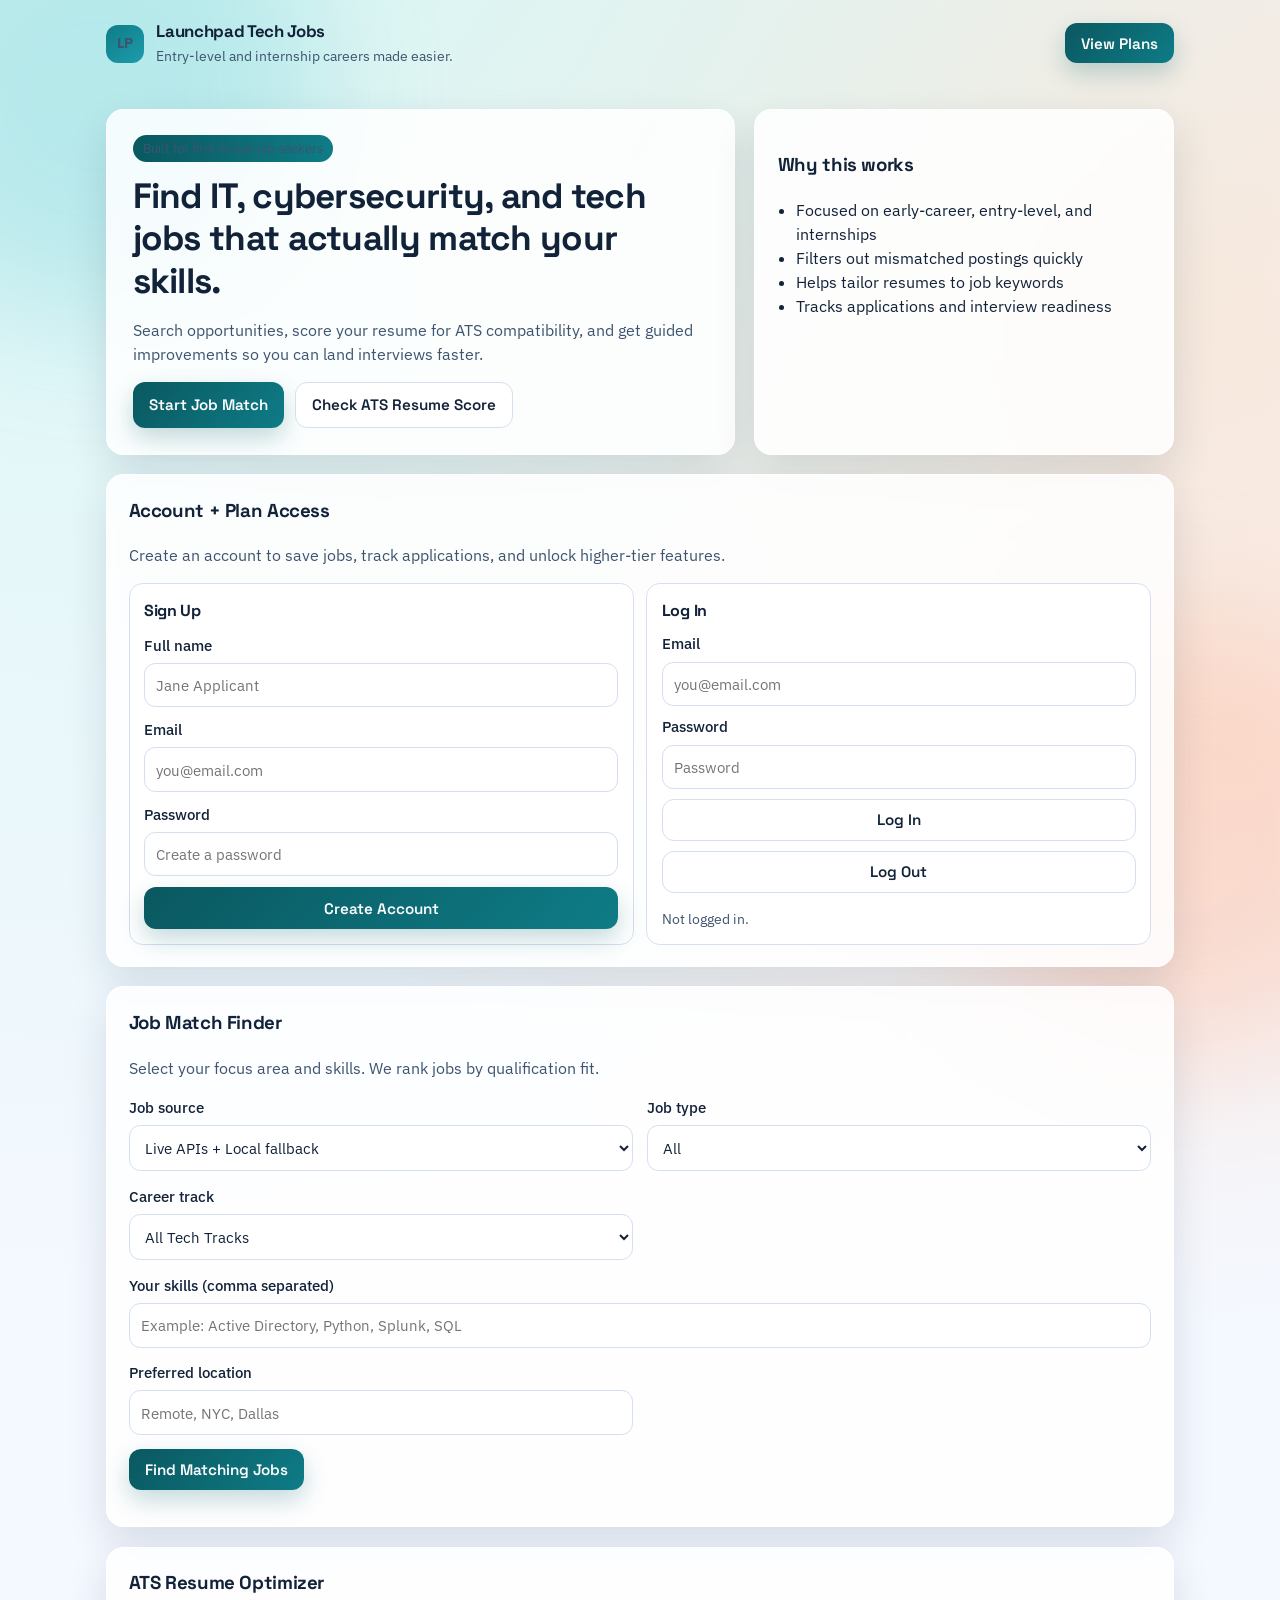
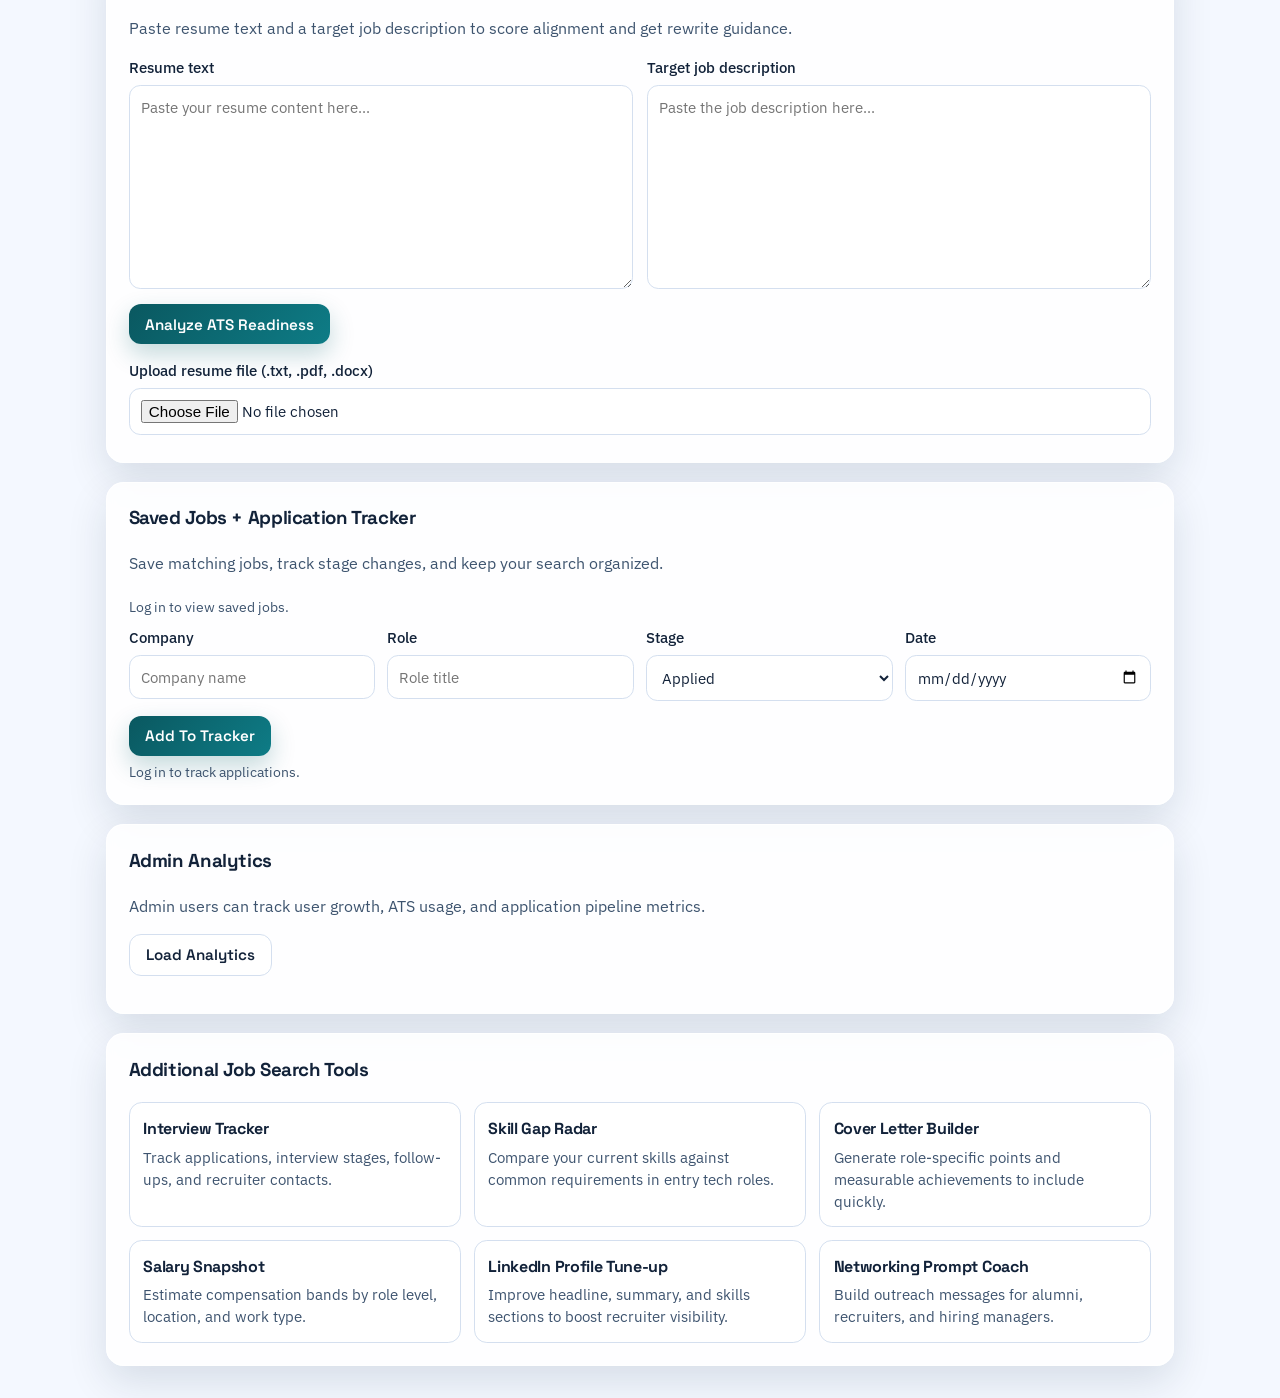
==== index.html @ 925ad407 "Initial production launchpad app" ====
<!doctype html>
<html lang="en">
  <head>
    <meta charset="UTF-8" />
    <meta name="viewport" content="width=device-width, initial-scale=1.0" />
    <title>Launchpad Tech Jobs</title>
    <link rel="preconnect" href="https://fonts.googleapis.com" />
    <link rel="preconnect" href="https://fonts.gstatic.com" crossorigin />
    <link
      href="https://fonts.googleapis.com/css2?family=Space+Grotesk:wght@400;500;700&family=IBM+Plex+Sans:wght@400;500;600&display=swap"
      rel="stylesheet"
    />
    <link rel="stylesheet" href="./styles.css" />
  </head>
  <body>
    <div class="bg-orb orb-a"></div>
    <div class="bg-orb orb-b"></div>

    <header class="site-header">
      <div class="logo-wrap">
        <p class="logo-mark">LP</p>
        <div>
          <h1>Launchpad Tech Jobs</h1>
          <p>Entry-level and internship careers made easier.</p>
        </div>
      </div>
      <button id="openPaywallBtn" class="btn primary">View Plans</button>
    </header>

    <main>
      <section class="hero">
        <div class="hero-copy">
          <p class="eyebrow">Built for first-break job seekers</p>
          <h2>
            Find IT, cybersecurity, and tech jobs that actually match your
            skills.
          </h2>
          <p>
            Search opportunities, score your resume for ATS compatibility, and
            get guided improvements so you can land interviews faster.
          </p>
          <div class="hero-cta-row">
            <a href="#jobTool" class="btn primary">Start Job Match</a>
            <a href="#resumeTool" class="btn ghost">Check ATS Resume Score</a>
          </div>
        </div>
        <div class="hero-card">
          <h3>Why this works</h3>
          <ul>
            <li>Focused on early-career, entry-level, and internships</li>
            <li>Filters out mismatched postings quickly</li>
            <li>Helps tailor resumes to job keywords</li>
            <li>Tracks applications and interview readiness</li>
          </ul>
        </div>
      </section>

      <section class="panel">
        <h3>Account + Plan Access</h3>
        <p>
          Create an account to save jobs, track applications, and unlock
          higher-tier features.
        </p>
        <div class="account-grid">
          <article class="account-card">
            <h4>Sign Up</h4>
            <label>
              Full name
              <input id="signupName" type="text" placeholder="Jane Applicant" />
            </label>
            <label>
              Email
              <input id="signupEmail" type="email" placeholder="you@email.com" />
            </label>
            <label>
              Password
              <input
                id="signupPassword"
                type="password"
                placeholder="Create a password"
              />
            </label>
            <button id="signupBtn" class="btn primary">Create Account</button>
          </article>
          <article class="account-card">
            <h4>Log In</h4>
            <label>
              Email
              <input id="loginEmail" type="email" placeholder="you@email.com" />
            </label>
            <label>
              Password
              <input id="loginPassword" type="password" placeholder="Password" />
            </label>
            <button id="loginBtn" class="btn ghost">Log In</button>
            <button id="logoutBtn" class="btn ghost">Log Out</button>
            <p id="authStatus" class="result-meta"></p>
          </article>
        </div>
      </section>

      <section id="jobTool" class="panel">
        <h3>Job Match Finder</h3>
        <p>
          Select your focus area and skills. We rank jobs by qualification fit.
        </p>
        <div class="form-grid">
          <label>
            Job source
            <select id="jobSource">
              <option value="live">Live APIs + Local fallback</option>
              <option value="local">Local dataset only</option>
            </select>
          </label>
          <label>
            Job type
            <select id="jobType">
              <option value="all">All</option>
              <option value="entry-level">Entry-Level</option>
              <option value="internship">Internship</option>
            </select>
          </label>
          <label>
            Career track
            <select id="careerTrack">
              <option value="all">All Tech Tracks</option>
              <option value="it">IT / Help Desk</option>
              <option value="cybersecurity">Cybersecurity</option>
              <option value="software">Software / QA</option>
              <option value="data">Data / Analytics</option>
              <option value="cloud">Cloud / DevOps</option>
            </select>
          </label>
          <label class="wide">
            Your skills (comma separated)
            <input
              id="skillsInput"
              type="text"
              placeholder="Example: Active Directory, Python, Splunk, SQL"
            />
          </label>
          <label>
            Preferred location
            <input
              id="locationInput"
              type="text"
              placeholder="Remote, NYC, Dallas"
            />
          </label>
        </div>
        <div class="actions">
          <button id="findJobsBtn" class="btn primary">Find Matching Jobs</button>
        </div>
        <div id="jobResults" class="results"></div>
      </section>

      <section id="resumeTool" class="panel">
        <h3>ATS Resume Optimizer</h3>
        <p>
          Paste resume text and a target job description to score alignment and
          get rewrite guidance.
        </p>
        <div class="resume-grid">
          <label>
            Resume text
            <textarea
              id="resumeText"
              rows="9"
              placeholder="Paste your resume content here..."
            ></textarea>
          </label>
          <label>
            Target job description
            <textarea
              id="jobDescText"
              rows="9"
              placeholder="Paste the job description here..."
            ></textarea>
          </label>
        </div>
        <div class="actions">
          <button id="analyzeResumeBtn" class="btn primary">
            Analyze ATS Readiness
          </button>
        </div>
        <div class="actions">
          <label>
            Upload resume file (.txt, .pdf, .docx)
            <input id="resumeUploadInput" type="file" accept=".txt,.pdf,.doc,.docx" />
          </label>
          <p id="uploadStatus" class="result-meta"></p>
        </div>
        <div id="atsScoreCard" class="score-card hidden"></div>
      </section>

      <section class="panel">
        <h3>Saved Jobs + Application Tracker</h3>
        <p>
          Save matching jobs, track stage changes, and keep your search organized.
        </p>
        <div id="savedJobs" class="results"></div>
        <div class="tracker-grid">
          <label>
            Company
            <input id="trackCompany" type="text" placeholder="Company name" />
          </label>
          <label>
            Role
            <input id="trackRole" type="text" placeholder="Role title" />
          </label>
          <label>
            Stage
            <select id="trackStage">
              <option>Applied</option>
              <option>Recruiter Screen</option>
              <option>Interview Round 1</option>
              <option>Final Interview</option>
              <option>Offer</option>
              <option>Rejected</option>
            </select>
          </label>
          <label>
            Date
            <input id="trackDate" type="date" />
          </label>
        </div>
        <div class="actions">
          <button id="addTrackerBtn" class="btn primary">Add To Tracker</button>
        </div>
        <div id="trackerTableWrap"></div>
      </section>

      <section class="panel">
        <h3>Admin Analytics</h3>
        <p>
          Admin users can track user growth, ATS usage, and application pipeline
          metrics.
        </p>
        <div class="actions">
          <button id="loadAnalyticsBtn" class="btn ghost">Load Analytics</button>
        </div>
        <div id="analyticsWrap" class="results"></div>
      </section>

      <section class="panel">
        <h3>Additional Job Search Tools</h3>
        <div class="tool-grid">
          <article>
            <h4>Interview Tracker</h4>
            <p>
              Track applications, interview stages, follow-ups, and recruiter
              contacts.
            </p>
          </article>
          <article>
            <h4>Skill Gap Radar</h4>
            <p>
              Compare your current skills against common requirements in entry
              tech roles.
            </p>
          </article>
          <article>
            <h4>Cover Letter Builder</h4>
            <p>
              Generate role-specific points and measurable achievements to
              include quickly.
            </p>
          </article>
          <article>
            <h4>Salary Snapshot</h4>
            <p>
              Estimate compensation bands by role level, location, and work
              type.
            </p>
          </article>
          <article>
            <h4>LinkedIn Profile Tune-up</h4>
            <p>
              Improve headline, summary, and skills sections to boost recruiter
              visibility.
            </p>
          </article>
          <article>
            <h4>Networking Prompt Coach</h4>
            <p>
              Build outreach messages for alumni, recruiters, and hiring
              managers.
            </p>
          </article>
        </div>
      </section>
    </main>

    <div id="paywallModal" class="modal hidden" aria-hidden="true">
      <div class="modal-backdrop" id="closePaywallBackdrop"></div>
      <div class="modal-content" role="dialog" aria-label="Pricing plans">
        <button id="closePaywallBtn" class="close-btn" aria-label="Close">
          x
        </button>
        <h3>Choose Your Job Search Plan</h3>
        <p class="modal-subcopy">
          Low-cost access starts at <strong>$7.99/month</strong>, with higher
          tiers for deeper support and faster interview outcomes.
        </p>
        <div class="pricing-grid">
          <article class="tier">
            <h4>Starter</h4>
            <p class="price">$7.99<span>/month</span></p>
            <ul>
              <li>Basic job-match finder (up to 30 matches/month)</li>
              <li>ATS resume checker with keyword hints</li>
              <li>Application tracker (20 applications)</li>
              <li>Email support in 72 hours</li>
            </ul>
            <button class="btn ghost tier-btn" data-tier="starter">
              Choose Starter
            </button>
          </article>
          <article class="tier featured">
            <p class="badge">Most Popular</p>
            <h4>Momentum</h4>
            <p class="price">$19.99<span>/month</span></p>
            <ul>
              <li>Unlimited job matching + smart fit scoring</li>
              <li>ATS resume rewrite suggestions by role</li>
              <li>Cover letter builder + interview prep checklist</li>
              <li>Priority support in 24 hours</li>
            </ul>
            <button class="btn primary tier-btn" data-tier="momentum">
              Choose Momentum
            </button>
          </article>
          <article class="tier">
            <h4>Career Accelerator</h4>
            <p class="price">$39.99<span>/month</span></p>
            <ul>
              <li>Everything in Momentum</li>
              <li>Weekly resume strategy review</li>
              <li>Mock interview prompts + feedback reports</li>
              <li>Direct recruiter targeting toolkit</li>
            </ul>
            <button class="btn ghost tier-btn" data-tier="accelerator">
              Choose Accelerator
            </button>
          </article>
        </div>
      </div>
    </div>

    <script src="./script.js"></script>
  </body>
</html>
---- styles.css ----
:root {
  --ink: #122239;
  --ink-soft: #3e546f;
  --bg: #f4f8ff;
  --card: #ffffff;
  --line: #d4dfef;
  --brand: #0e7c86;
  --brand-dark: #0a5860;
  --accent: #e95f3c;
  --highlight: #ffd176;
  --shadow: 0 16px 40px rgba(12, 33, 61, 0.12);
}

*,
*::before,
*::after {
  box-sizing: border-box;
}

html,
body {
  margin: 0;
  padding: 0;
}

body {
  font-family: "IBM Plex Sans", sans-serif;
  color: var(--ink);
  background: radial-gradient(circle at 8% -10%, #d4f6f2 0%, transparent 45%),
    radial-gradient(circle at 90% 10%, #ffe4d6 0%, transparent 35%), var(--bg);
  line-height: 1.5;
  min-height: 100vh;
  overflow-x: hidden;
}

h1,
h2,
h3,
h4 {
  font-family: "Space Grotesk", sans-serif;
  letter-spacing: -0.02em;
}

.bg-orb {
  position: fixed;
  width: 28rem;
  height: 28rem;
  border-radius: 999px;
  filter: blur(65px);
  opacity: 0.25;
  pointer-events: none;
  z-index: -1;
}

.orb-a {
  background: #4ac2cf;
  top: -8rem;
  left: -8rem;
}

.orb-b {
  background: #ff9b70;
  bottom: -10rem;
  right: -8rem;
}

.site-header {
  max-width: 1100px;
  margin: 0 auto;
  padding: 1.2rem 1rem;
  display: flex;
  justify-content: space-between;
  align-items: center;
}

.logo-wrap {
  display: flex;
  align-items: center;
  gap: 0.8rem;
}

.logo-wrap h1 {
  font-size: 1.05rem;
  margin: 0;
}

.logo-wrap p {
  margin: 0.1rem 0 0;
  color: var(--ink-soft);
  font-size: 0.88rem;
}

.logo-mark {
  width: 2.35rem;
  height: 2.35rem;
  border-radius: 0.75rem;
  background: linear-gradient(140deg, var(--brand), #1e9cad);
  color: #fff;
  font-weight: 700;
  display: grid;
  place-items: center;
}

main {
  max-width: 1100px;
  margin: 0 auto;
  padding: 0.8rem 1rem 2rem;
}

.hero {
  display: grid;
  grid-template-columns: 1.2fr 0.8fr;
  gap: 1.2rem;
  margin-top: 0.6rem;
}

.hero-copy,
.hero-card,
.panel {
  background: rgba(255, 255, 255, 0.86);
  border: 1px solid rgba(255, 255, 255, 0.9);
  backdrop-filter: blur(6px);
  border-radius: 1.1rem;
  box-shadow: var(--shadow);
}

.hero-copy {
  padding: 1.6rem;
  animation: rise-in 420ms ease;
}

.hero-card {
  padding: 1.4rem;
  animation: rise-in 560ms ease;
}

.eyebrow {
  margin: 0;
  display: inline-block;
  padding: 0.25rem 0.65rem;
  border-radius: 999px;
  font-size: 0.8rem;
  color: #fff;
  background: linear-gradient(90deg, var(--brand-dark), var(--brand));
}

.hero h2 {
  margin: 0.8rem 0;
  font-size: clamp(1.6rem, 3vw, 2.2rem);
  line-height: 1.2;
}

.hero p {
  color: var(--ink-soft);
}

.hero-card ul {
  margin: 0.7rem 0 0;
  padding-left: 1.15rem;
}

.hero-cta-row {
  margin-top: 1rem;
  display: flex;
  gap: 0.7rem;
  flex-wrap: wrap;
}

.panel {
  margin-top: 1.2rem;
  padding: 1.35rem;
  animation: rise-in 700ms ease;
}

.panel > h3 {
  margin-top: 0;
}

.panel > p {
  color: var(--ink-soft);
}

.form-grid {
  display: grid;
  grid-template-columns: repeat(2, minmax(0, 1fr));
  gap: 0.85rem;
}

.form-grid .wide {
  grid-column: 1 / -1;
}

label {
  display: flex;
  flex-direction: column;
  gap: 0.4rem;
  font-weight: 500;
  font-size: 0.95rem;
}

input,
select,
textarea {
  border: 1px solid var(--line);
  border-radius: 0.7rem;
  padding: 0.7rem;
  background: #fff;
  color: var(--ink);
  font-family: inherit;
  font-size: 0.95rem;
}

input:focus,
select:focus,
textarea:focus {
  outline: 2px solid #6ec2ca;
  border-color: transparent;
}

.actions {
  margin-top: 0.9rem;
}

.btn {
  border: none;
  border-radius: 0.75rem;
  padding: 0.67rem 1rem;
  font-weight: 600;
  font-family: "Space Grotesk", sans-serif;
  font-size: 0.95rem;
  cursor: pointer;
  transition: transform 160ms ease, box-shadow 160ms ease;
  text-decoration: none;
  display: inline-flex;
  align-items: center;
  justify-content: center;
}

.btn:hover {
  transform: translateY(-1px);
}

.btn.primary {
  color: #fff;
  background: linear-gradient(130deg, var(--brand-dark), var(--brand));
  box-shadow: 0 10px 24px rgba(8, 96, 104, 0.24);
}

.btn.ghost {
  color: var(--ink);
  background: #fff;
  border: 1px solid var(--line);
}

.results {
  margin-top: 0.95rem;
  display: grid;
  gap: 0.75rem;
}

.result-item {
  border: 1px solid var(--line);
  border-radius: 0.8rem;
  padding: 0.9rem;
  background: #fff;
}

.result-item h4 {
  margin: 0;
}

.result-meta {
  margin: 0.3rem 0 0;
  color: var(--ink-soft);
  font-size: 0.9rem;
}

.result-actions {
  margin-top: 0.6rem;
  display: flex;
  gap: 0.5rem;
}

.fit {
  margin-top: 0.45rem;
  display: inline-block;
  padding: 0.15rem 0.5rem;
  background: #e5faf5;
  color: #0d755a;
  font-size: 0.82rem;
  border-radius: 999px;
  font-weight: 600;
}

.resume-grid {
  display: grid;
  grid-template-columns: repeat(2, minmax(0, 1fr));
  gap: 0.85rem;
}

.account-grid {
  display: grid;
  grid-template-columns: repeat(2, minmax(0, 1fr));
  gap: 0.8rem;
}

.account-card {
  border: 1px solid var(--line);
  border-radius: 0.85rem;
  padding: 0.9rem;
  background: #fff;
  display: grid;
  gap: 0.6rem;
}

.account-card h4 {
  margin: 0;
}

.score-card {
  margin-top: 0.9rem;
  padding: 1rem;
  border-radius: 0.9rem;
  background: #fff;
  border: 1px solid var(--line);
}

.score-headline {
  margin: 0;
  font-size: 1.2rem;
}

.score-chip {
  display: inline-block;
  margin: 0.4rem 0 0.8rem;
  padding: 0.2rem 0.55rem;
  border-radius: 999px;
  background: #fdf0ce;
  color: #8d5b00;
  font-weight: 700;
  font-size: 0.83rem;
}

.score-card ul {
  margin: 0.4rem 0 0;
  padding-left: 1.2rem;
}

.tool-grid {
  display: grid;
  grid-template-columns: repeat(3, minmax(0, 1fr));
  gap: 0.8rem;
}

.tool-grid article {
  border: 1px solid var(--line);
  border-radius: 0.8rem;
  padding: 0.85rem;
  background: #fff;
}

.kpi-grid {
  display: grid;
  grid-template-columns: repeat(4, minmax(0, 1fr));
  gap: 0.7rem;
}

.kpi {
  border: 1px solid var(--line);
  border-radius: 0.75rem;
  padding: 0.7rem;
  background: #fff;
}

.kpi p {
  margin: 0;
}

.kpi strong {
  font-size: 1.25rem;
  font-family: "Space Grotesk", sans-serif;
}

.tracker-grid {
  margin-top: 0.5rem;
  display: grid;
  grid-template-columns: repeat(4, minmax(0, 1fr));
  gap: 0.75rem;
}

table {
  margin-top: 0.9rem;
  width: 100%;
  border-collapse: collapse;
  border: 1px solid var(--line);
  border-radius: 0.8rem;
  overflow: hidden;
  background: #fff;
}

th,
td {
  border-bottom: 1px solid var(--line);
  padding: 0.55rem;
  text-align: left;
  font-size: 0.92rem;
}

th {
  font-family: "Space Grotesk", sans-serif;
  background: #f3f7fd;
}

.tool-grid h4 {
  margin: 0 0 0.35rem;
}

.tool-grid p {
  margin: 0;
  color: var(--ink-soft);
  font-size: 0.92rem;
}

.hidden {
  display: none !important;
}

.modal {
  position: fixed;
  inset: 0;
  z-index: 20;
}

.modal-backdrop {
  position: absolute;
  inset: 0;
  background: rgba(9, 19, 33, 0.62);
}

.modal-content {
  position: relative;
  z-index: 1;
  max-width: 1050px;
  margin: 3vh auto;
  width: calc(100% - 2rem);
  background: #fff;
  border-radius: 1rem;
  border: 1px solid var(--line);
  padding: 1rem;
  box-shadow: var(--shadow);
}

.modal-subcopy {
  color: var(--ink-soft);
}

.pricing-grid {
  display: grid;
  grid-template-columns: repeat(3, minmax(0, 1fr));
  gap: 0.8rem;
}

.tier {
  border: 1px solid var(--line);
  border-radius: 0.85rem;
  padding: 0.85rem;
  background: #fff;
}

.tier h4 {
  margin: 0;
}

.tier .price {
  margin: 0.3rem 0 0.4rem;
  font-family: "Space Grotesk", sans-serif;
  font-size: 1.65rem;
  font-weight: 700;
}

.tier .price span {
  color: var(--ink-soft);
  font-size: 0.82rem;
}

.tier ul {
  margin: 0 0 0.85rem;
  padding-left: 1.2rem;
}

.tier.featured {
  border: 2px solid var(--accent);
  background: linear-gradient(180deg, #fff7f3, #fff);
}

.badge {
  margin: 0 0 0.3rem;
  display: inline-block;
  padding: 0.2rem 0.45rem;
  border-radius: 999px;
  color: #8a310f;
  background: #ffd8c9;
  font-size: 0.78rem;
  font-weight: 700;
}

.close-btn {
  position: absolute;
  top: 0.5rem;
  right: 0.5rem;
  border: 0;
  background: #f2f6fb;
  border-radius: 0.5rem;
  padding: 0.35rem 0.5rem;
  cursor: pointer;
}

@keyframes rise-in {
  from {
    opacity: 0;
    transform: translateY(10px);
  }
  to {
    opacity: 1;
    transform: translateY(0);
  }
}

@media (max-width: 900px) {
  .hero {
    grid-template-columns: 1fr;
  }

  .tool-grid,
  .pricing-grid,
  .account-grid {
    grid-template-columns: 1fr;
  }

  .kpi-grid {
    grid-template-columns: repeat(2, minmax(0, 1fr));
  }

  .tracker-grid {
    grid-template-columns: repeat(2, minmax(0, 1fr));
  }
}

@media (max-width: 700px) {
  .form-grid,
  .resume-grid {
    grid-template-columns: 1fr;
  }

  .tracker-grid {
    grid-template-columns: 1fr;
  }

  .kpi-grid {
    grid-template-columns: 1fr;
  }
}
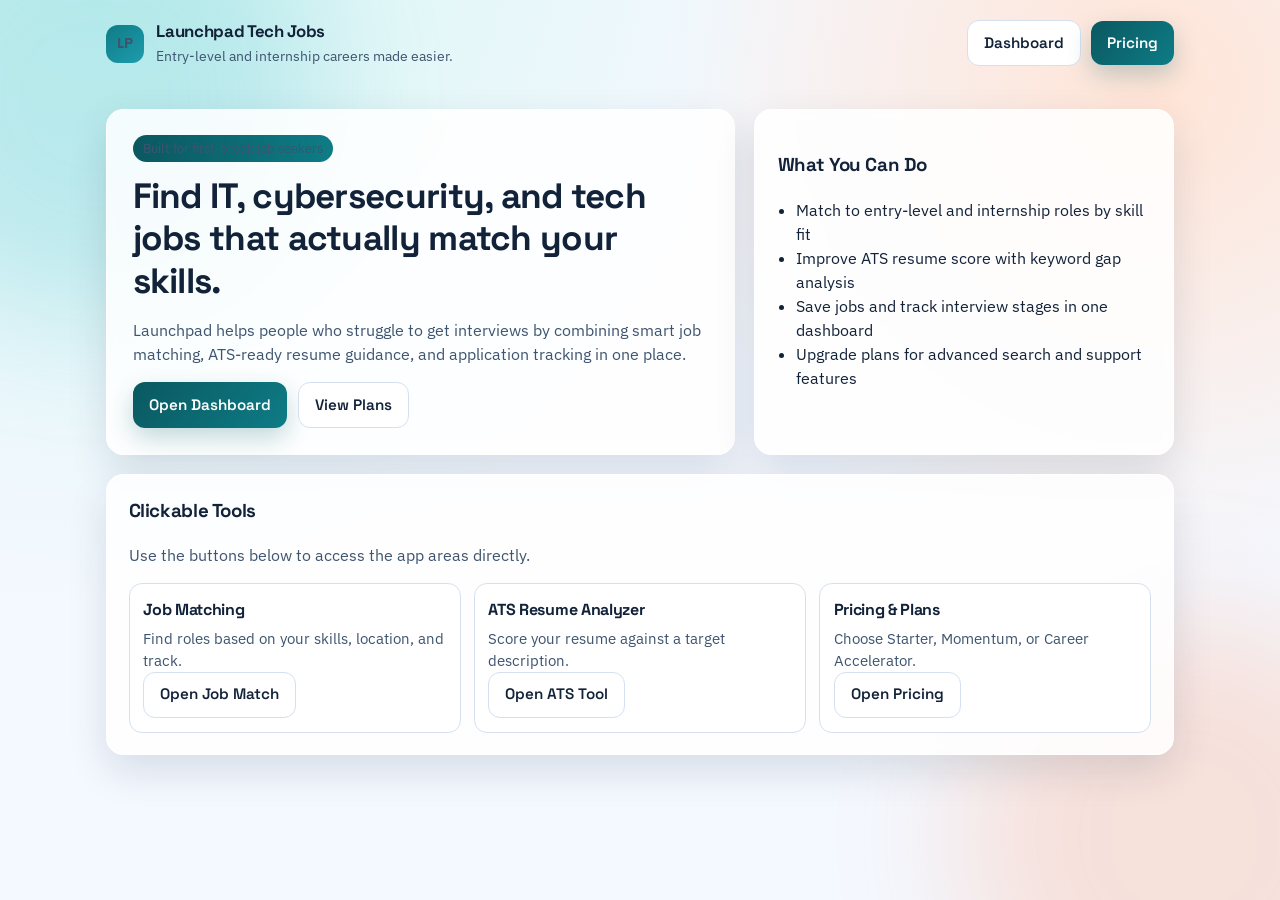
==== commit fc0e681d: "Update multi-page app and click fixes" ====
--- a/index.html
+++ b/index.html
@@ -24,329 +24,58 @@
           <p>Entry-level and internship careers made easier.</p>
         </div>
       </div>
-      <button id="openPaywallBtn" class="btn primary">View Plans</button>
+      <nav class="top-nav">
+        <a class="btn ghost" href="./dashboard.html">Dashboard</a>
+        <a class="btn primary" href="./pricing.html">Pricing</a>
+      </nav>
     </header>
 
     <main>
       <section class="hero">
         <div class="hero-copy">
           <p class="eyebrow">Built for first-break job seekers</p>
-          <h2>
-            Find IT, cybersecurity, and tech jobs that actually match your
-            skills.
-          </h2>
+          <h2>Find IT, cybersecurity, and tech jobs that actually match your skills.</h2>
           <p>
-            Search opportunities, score your resume for ATS compatibility, and
-            get guided improvements so you can land interviews faster.
+            Launchpad helps people who struggle to get interviews by combining smart job matching,
+            ATS-ready resume guidance, and application tracking in one place.
           </p>
           <div class="hero-cta-row">
-            <a href="#jobTool" class="btn primary">Start Job Match</a>
-            <a href="#resumeTool" class="btn ghost">Check ATS Resume Score</a>
+            <a href="./dashboard.html" class="btn primary">Open Dashboard</a>
+            <a href="./pricing.html" class="btn ghost">View Plans</a>
           </div>
         </div>
         <div class="hero-card">
-          <h3>Why this works</h3>
+          <h3>What You Can Do</h3>
           <ul>
-            <li>Focused on early-career, entry-level, and internships</li>
-            <li>Filters out mismatched postings quickly</li>
-            <li>Helps tailor resumes to job keywords</li>
-            <li>Tracks applications and interview readiness</li>
+            <li>Match to entry-level and internship roles by skill fit</li>
+            <li>Improve ATS resume score with keyword gap analysis</li>
+            <li>Save jobs and track interview stages in one dashboard</li>
+            <li>Upgrade plans for advanced search and support features</li>
           </ul>
         </div>
       </section>
 
       <section class="panel">
-        <h3>Account + Plan Access</h3>
-        <p>
-          Create an account to save jobs, track applications, and unlock
-          higher-tier features.
-        </p>
-        <div class="account-grid">
-          <article class="account-card">
-            <h4>Sign Up</h4>
-            <label>
-              Full name
-              <input id="signupName" type="text" placeholder="Jane Applicant" />
-            </label>
-            <label>
-              Email
-              <input id="signupEmail" type="email" placeholder="you@email.com" />
-            </label>
-            <label>
-              Password
-              <input
-                id="signupPassword"
-                type="password"
-                placeholder="Create a password"
-              />
-            </label>
-            <button id="signupBtn" class="btn primary">Create Account</button>
-          </article>
-          <article class="account-card">
-            <h4>Log In</h4>
-            <label>
-              Email
-              <input id="loginEmail" type="email" placeholder="you@email.com" />
-            </label>
-            <label>
-              Password
-              <input id="loginPassword" type="password" placeholder="Password" />
-            </label>
-            <button id="loginBtn" class="btn ghost">Log In</button>
-            <button id="logoutBtn" class="btn ghost">Log Out</button>
-            <p id="authStatus" class="result-meta"></p>
-          </article>
-        </div>
-      </section>
-
-      <section id="jobTool" class="panel">
-        <h3>Job Match Finder</h3>
-        <p>
-          Select your focus area and skills. We rank jobs by qualification fit.
-        </p>
-        <div class="form-grid">
-          <label>
-            Job source
-            <select id="jobSource">
-              <option value="live">Live APIs + Local fallback</option>
-              <option value="local">Local dataset only</option>
-            </select>
-          </label>
-          <label>
-            Job type
-            <select id="jobType">
-              <option value="all">All</option>
-              <option value="entry-level">Entry-Level</option>
-              <option value="internship">Internship</option>
-            </select>
-          </label>
-          <label>
-            Career track
-            <select id="careerTrack">
-              <option value="all">All Tech Tracks</option>
-              <option value="it">IT / Help Desk</option>
-              <option value="cybersecurity">Cybersecurity</option>
-              <option value="software">Software / QA</option>
-              <option value="data">Data / Analytics</option>
-              <option value="cloud">Cloud / DevOps</option>
-            </select>
-          </label>
-          <label class="wide">
-            Your skills (comma separated)
-            <input
-              id="skillsInput"
-              type="text"
-              placeholder="Example: Active Directory, Python, Splunk, SQL"
-            />
-          </label>
-          <label>
-            Preferred location
-            <input
-              id="locationInput"
-              type="text"
-              placeholder="Remote, NYC, Dallas"
-            />
-          </label>
-        </div>
-        <div class="actions">
-          <button id="findJobsBtn" class="btn primary">Find Matching Jobs</button>
-        </div>
-        <div id="jobResults" class="results"></div>
-      </section>
-
-      <section id="resumeTool" class="panel">
-        <h3>ATS Resume Optimizer</h3>
-        <p>
-          Paste resume text and a target job description to score alignment and
-          get rewrite guidance.
-        </p>
-        <div class="resume-grid">
-          <label>
-            Resume text
-            <textarea
-              id="resumeText"
-              rows="9"
-              placeholder="Paste your resume content here..."
-            ></textarea>
-          </label>
-          <label>
-            Target job description
-            <textarea
-              id="jobDescText"
-              rows="9"
-              placeholder="Paste the job description here..."
-            ></textarea>
-          </label>
-        </div>
-        <div class="actions">
-          <button id="analyzeResumeBtn" class="btn primary">
-            Analyze ATS Readiness
-          </button>
-        </div>
-        <div class="actions">
-          <label>
-            Upload resume file (.txt, .pdf, .docx)
-            <input id="resumeUploadInput" type="file" accept=".txt,.pdf,.doc,.docx" />
-          </label>
-          <p id="uploadStatus" class="result-meta"></p>
-        </div>
-        <div id="atsScoreCard" class="score-card hidden"></div>
-      </section>
-
-      <section class="panel">
-        <h3>Saved Jobs + Application Tracker</h3>
-        <p>
-          Save matching jobs, track stage changes, and keep your search organized.
-        </p>
-        <div id="savedJobs" class="results"></div>
-        <div class="tracker-grid">
-          <label>
-            Company
-            <input id="trackCompany" type="text" placeholder="Company name" />
-          </label>
-          <label>
-            Role
-            <input id="trackRole" type="text" placeholder="Role title" />
-          </label>
-          <label>
-            Stage
-            <select id="trackStage">
-              <option>Applied</option>
-              <option>Recruiter Screen</option>
-              <option>Interview Round 1</option>
-              <option>Final Interview</option>
-              <option>Offer</option>
-              <option>Rejected</option>
-            </select>
-          </label>
-          <label>
-            Date
-            <input id="trackDate" type="date" />
-          </label>
-        </div>
-        <div class="actions">
-          <button id="addTrackerBtn" class="btn primary">Add To Tracker</button>
-        </div>
-        <div id="trackerTableWrap"></div>
-      </section>
-
-      <section class="panel">
-        <h3>Admin Analytics</h3>
-        <p>
-          Admin users can track user growth, ATS usage, and application pipeline
-          metrics.
-        </p>
-        <div class="actions">
-          <button id="loadAnalyticsBtn" class="btn ghost">Load Analytics</button>
-        </div>
-        <div id="analyticsWrap" class="results"></div>
-      </section>
-
-      <section class="panel">
-        <h3>Additional Job Search Tools</h3>
+        <h3>Clickable Tools</h3>
+        <p>Use the buttons below to access the app areas directly.</p>
         <div class="tool-grid">
           <article>
-            <h4>Interview Tracker</h4>
-            <p>
-              Track applications, interview stages, follow-ups, and recruiter
-              contacts.
-            </p>
+            <h4>Job Matching</h4>
+            <p>Find roles based on your skills, location, and track.</p>
+            <p><a class="btn ghost" href="./dashboard.html#jobTool">Open Job Match</a></p>
           </article>
           <article>
-            <h4>Skill Gap Radar</h4>
-            <p>
-              Compare your current skills against common requirements in entry
-              tech roles.
-            </p>
+            <h4>ATS Resume Analyzer</h4>
+            <p>Score your resume against a target description.</p>
+            <p><a class="btn ghost" href="./dashboard.html#resumeTool">Open ATS Tool</a></p>
           </article>
           <article>
-            <h4>Cover Letter Builder</h4>
-            <p>
-              Generate role-specific points and measurable achievements to
-              include quickly.
-            </p>
-          </article>
-          <article>
-            <h4>Salary Snapshot</h4>
-            <p>
-              Estimate compensation bands by role level, location, and work
-              type.
-            </p>
-          </article>
-          <article>
-            <h4>LinkedIn Profile Tune-up</h4>
-            <p>
-              Improve headline, summary, and skills sections to boost recruiter
-              visibility.
-            </p>
-          </article>
-          <article>
-            <h4>Networking Prompt Coach</h4>
-            <p>
-              Build outreach messages for alumni, recruiters, and hiring
-              managers.
-            </p>
+            <h4>Pricing & Plans</h4>
+            <p>Choose Starter, Momentum, or Career Accelerator.</p>
+            <p><a class="btn ghost" href="./pricing.html">Open Pricing</a></p>
           </article>
         </div>
       </section>
     </main>
-
-    <div id="paywallModal" class="modal hidden" aria-hidden="true">
-      <div class="modal-backdrop" id="closePaywallBackdrop"></div>
-      <div class="modal-content" role="dialog" aria-label="Pricing plans">
-        <button id="closePaywallBtn" class="close-btn" aria-label="Close">
-          x
-        </button>
-        <h3>Choose Your Job Search Plan</h3>
-        <p class="modal-subcopy">
-          Low-cost access starts at <strong>$7.99/month</strong>, with higher
-          tiers for deeper support and faster interview outcomes.
-        </p>
-        <div class="pricing-grid">
-          <article class="tier">
-            <h4>Starter</h4>
-            <p class="price">$7.99<span>/month</span></p>
-            <ul>
-              <li>Basic job-match finder (up to 30 matches/month)</li>
-              <li>ATS resume checker with keyword hints</li>
-              <li>Application tracker (20 applications)</li>
-              <li>Email support in 72 hours</li>
-            </ul>
-            <button class="btn ghost tier-btn" data-tier="starter">
-              Choose Starter
-            </button>
-          </article>
-          <article class="tier featured">
-            <p class="badge">Most Popular</p>
-            <h4>Momentum</h4>
-            <p class="price">$19.99<span>/month</span></p>
-            <ul>
-              <li>Unlimited job matching + smart fit scoring</li>
-              <li>ATS resume rewrite suggestions by role</li>
-              <li>Cover letter builder + interview prep checklist</li>
-              <li>Priority support in 24 hours</li>
-            </ul>
-            <button class="btn primary tier-btn" data-tier="momentum">
-              Choose Momentum
-            </button>
-          </article>
-          <article class="tier">
-            <h4>Career Accelerator</h4>
-            <p class="price">$39.99<span>/month</span></p>
-            <ul>
-              <li>Everything in Momentum</li>
-              <li>Weekly resume strategy review</li>
-              <li>Mock interview prompts + feedback reports</li>
-              <li>Direct recruiter targeting toolkit</li>
-            </ul>
-            <button class="btn ghost tier-btn" data-tier="accelerator">
-              Choose Accelerator
-            </button>
-          </article>
-        </div>
-      </div>
-    </div>
-
-    <script src="./script.js"></script>
   </body>
 </html>
--- a/styles.css
+++ b/styles.css
@@ -70,6 +70,12 @@
   padding: 1.2rem 1rem;
   display: flex;
   justify-content: space-between;
+  align-items: center;
+}
+
+.top-nav {
+  display: flex;
+  gap: 0.6rem;
   align-items: center;
 }
 
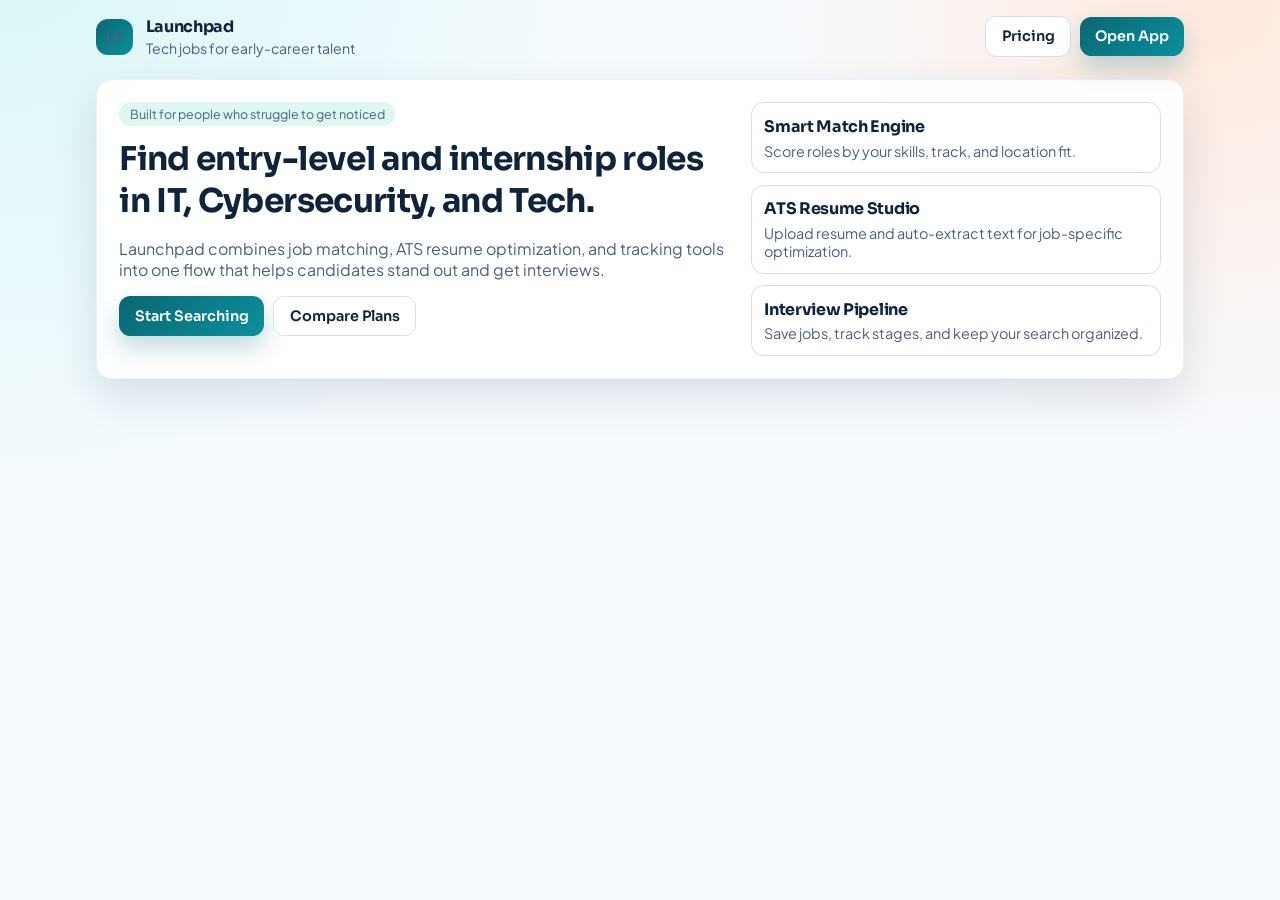
==== commit c6dd12f0: "Rebuild UI + automatic resume extraction" ====
--- a/index.html
+++ b/index.html
@@ -7,72 +7,52 @@
     <link rel="preconnect" href="https://fonts.googleapis.com" />
     <link rel="preconnect" href="https://fonts.gstatic.com" crossorigin />
     <link
-      href="https://fonts.googleapis.com/css2?family=Space+Grotesk:wght@400;500;700&family=IBM+Plex+Sans:wght@400;500;600&display=swap"
+      href="https://fonts.googleapis.com/css2?family=Plus+Jakarta+Sans:wght@400;500;600;700&family=Sora:wght@500;700&display=swap"
       rel="stylesheet"
     />
     <link rel="stylesheet" href="./styles.css" />
   </head>
   <body>
-    <div class="bg-orb orb-a"></div>
-    <div class="bg-orb orb-b"></div>
-
-    <header class="site-header">
+    <header class="app-header">
       <div class="logo-wrap">
         <p class="logo-mark">LP</p>
         <div>
-          <h1>Launchpad Tech Jobs</h1>
-          <p>Entry-level and internship careers made easier.</p>
+          <h1>Launchpad</h1>
+          <p>Tech jobs for early-career talent</p>
         </div>
       </div>
       <nav class="top-nav">
-        <a class="btn ghost" href="./dashboard.html">Dashboard</a>
-        <a class="btn primary" href="./pricing.html">Pricing</a>
+        <a class="btn ghost" href="./pricing.html">Pricing</a>
+        <a class="btn primary" href="./dashboard.html">Open App</a>
       </nav>
     </header>
 
-    <main>
-      <section class="hero">
-        <div class="hero-copy">
-          <p class="eyebrow">Built for first-break job seekers</p>
-          <h2>Find IT, cybersecurity, and tech jobs that actually match your skills.</h2>
+    <main class="app-main">
+      <section class="hero-card-lg">
+        <div>
+          <p class="eyebrow">Built for people who struggle to get noticed</p>
+          <h2>Find entry-level and internship roles in IT, Cybersecurity, and Tech.</h2>
           <p>
-            Launchpad helps people who struggle to get interviews by combining smart job matching,
-            ATS-ready resume guidance, and application tracking in one place.
+            Launchpad combines job matching, ATS resume optimization, and tracking tools into one
+            flow that helps candidates stand out and get interviews.
           </p>
           <div class="hero-cta-row">
-            <a href="./dashboard.html" class="btn primary">Open Dashboard</a>
-            <a href="./pricing.html" class="btn ghost">View Plans</a>
+            <a href="./dashboard.html" class="btn primary">Start Searching</a>
+            <a href="./pricing.html" class="btn ghost">Compare Plans</a>
           </div>
         </div>
-        <div class="hero-card">
-          <h3>What You Can Do</h3>
-          <ul>
-            <li>Match to entry-level and internship roles by skill fit</li>
-            <li>Improve ATS resume score with keyword gap analysis</li>
-            <li>Save jobs and track interview stages in one dashboard</li>
-            <li>Upgrade plans for advanced search and support features</li>
-          </ul>
-        </div>
-      </section>
-
-      <section class="panel">
-        <h3>Clickable Tools</h3>
-        <p>Use the buttons below to access the app areas directly.</p>
-        <div class="tool-grid">
+        <div class="feature-stack">
           <article>
-            <h4>Job Matching</h4>
-            <p>Find roles based on your skills, location, and track.</p>
-            <p><a class="btn ghost" href="./dashboard.html#jobTool">Open Job Match</a></p>
+            <h4>Smart Match Engine</h4>
+            <p>Score roles by your skills, track, and location fit.</p>
           </article>
           <article>
-            <h4>ATS Resume Analyzer</h4>
-            <p>Score your resume against a target description.</p>
-            <p><a class="btn ghost" href="./dashboard.html#resumeTool">Open ATS Tool</a></p>
+            <h4>ATS Resume Studio</h4>
+            <p>Upload resume and auto-extract text for job-specific optimization.</p>
           </article>
           <article>
-            <h4>Pricing & Plans</h4>
-            <p>Choose Starter, Momentum, or Career Accelerator.</p>
-            <p><a class="btn ghost" href="./pricing.html">Open Pricing</a></p>
+            <h4>Interview Pipeline</h4>
+            <p>Save jobs, track stages, and keep your search organized.</p>
           </article>
         </div>
       </section>
--- a/styles.css
+++ b/styles.css
@@ -1,14 +1,14 @@
 :root {
-  --ink: #122239;
-  --ink-soft: #3e546f;
-  --bg: #f4f8ff;
+  --ink: #10233c;
+  --ink-soft: #4d6079;
+  --line: #d5dfeb;
+  --bg: #f7fbff;
   --card: #ffffff;
-  --line: #d4dfef;
-  --brand: #0e7c86;
-  --brand-dark: #0a5860;
-  --accent: #e95f3c;
-  --highlight: #ffd176;
-  --shadow: 0 16px 40px rgba(12, 33, 61, 0.12);
+  --brand: #0c8f9d;
+  --brand-dark: #096872;
+  --accent: #ff855f;
+  --mint: #ddf7f3;
+  --shadow: 0 18px 44px rgba(16, 35, 60, 0.12);
 }
 
 *,
@@ -24,59 +24,36 @@
 }
 
 body {
-  font-family: "IBM Plex Sans", sans-serif;
+  font-family: "Plus Jakarta Sans", sans-serif;
   color: var(--ink);
-  background: radial-gradient(circle at 8% -10%, #d4f6f2 0%, transparent 45%),
-    radial-gradient(circle at 90% 10%, #ffe4d6 0%, transparent 35%), var(--bg);
-  line-height: 1.5;
+  background: radial-gradient(circle at 0% -10%, #d7f6f6 0%, transparent 38%),
+    radial-gradient(circle at 95% 0%, #ffe8dd 0%, transparent 30%), var(--bg);
   min-height: 100vh;
-  overflow-x: hidden;
 }
 
 h1,
 h2,
 h3,
 h4 {
-  font-family: "Space Grotesk", sans-serif;
+  font-family: "Sora", sans-serif;
   letter-spacing: -0.02em;
 }
 
-.bg-orb {
-  position: fixed;
-  width: 28rem;
-  height: 28rem;
-  border-radius: 999px;
-  filter: blur(65px);
-  opacity: 0.25;
-  pointer-events: none;
-  z-index: -1;
-}
-
-.orb-a {
-  background: #4ac2cf;
-  top: -8rem;
-  left: -8rem;
-}
-
-.orb-b {
-  background: #ff9b70;
-  bottom: -10rem;
-  right: -8rem;
-}
-
+.app-header,
 .site-header {
-  max-width: 1100px;
+  max-width: 1120px;
   margin: 0 auto;
-  padding: 1.2rem 1rem;
-  display: flex;
+  padding: 1rem;
+  display: flex;
+  align-items: center;
   justify-content: space-between;
-  align-items: center;
-}
-
-.top-nav {
-  display: flex;
-  gap: 0.6rem;
-  align-items: center;
+}
+
+.app-main,
+main {
+  max-width: 1120px;
+  margin: 0 auto;
+  padding: 0 1rem 2rem;
 }
 
 .logo-wrap {
@@ -86,8 +63,8 @@
 }
 
 .logo-wrap h1 {
-  font-size: 1.05rem;
-  margin: 0;
+  margin: 0;
+  font-size: 1rem;
 }
 
 .logo-wrap p {
@@ -97,47 +74,76 @@
 }
 
 .logo-mark {
-  width: 2.35rem;
-  height: 2.35rem;
+  width: 2.3rem;
+  height: 2.3rem;
   border-radius: 0.75rem;
-  background: linear-gradient(140deg, var(--brand), #1e9cad);
+  background: linear-gradient(135deg, var(--brand-dark), var(--brand));
   color: #fff;
   font-weight: 700;
   display: grid;
   place-items: center;
 }
 
-main {
-  max-width: 1100px;
-  margin: 0 auto;
-  padding: 0.8rem 1rem 2rem;
-}
-
-.hero {
+.top-nav {
+  display: flex;
+  align-items: center;
+  gap: 0.55rem;
+}
+
+.btn {
+  border: none;
+  border-radius: 0.72rem;
+  padding: 0.64rem 0.95rem;
+  font-family: "Sora", sans-serif;
+  font-size: 0.9rem;
+  font-weight: 600;
+  text-decoration: none;
+  cursor: pointer;
+  display: inline-flex;
+  align-items: center;
+  justify-content: center;
+  transition: transform 140ms ease, box-shadow 140ms ease;
+}
+
+.btn:hover {
+  transform: translateY(-1px);
+}
+
+.btn.primary {
+  color: #fff;
+  background: linear-gradient(135deg, var(--brand-dark), var(--brand));
+  box-shadow: 0 12px 24px rgba(9, 104, 114, 0.24);
+}
+
+.btn.ghost {
+  color: var(--ink);
+  background: #fff;
+  border: 1px solid var(--line);
+}
+
+.hero-card-lg,
+.hero-band,
+.panel,
+.hero-copy,
+.hero-card {
+  border-radius: 1rem;
+  border: 1px solid #ebf1f8;
+  background: rgba(255, 255, 255, 0.95);
+  box-shadow: var(--shadow);
+}
+
+.hero-card-lg {
+  margin-top: 0.4rem;
+  padding: 1.4rem;
   display: grid;
   grid-template-columns: 1.2fr 0.8fr;
-  gap: 1.2rem;
-  margin-top: 0.6rem;
-}
-
-.hero-copy,
-.hero-card,
-.panel {
-  background: rgba(255, 255, 255, 0.86);
-  border: 1px solid rgba(255, 255, 255, 0.9);
-  backdrop-filter: blur(6px);
-  border-radius: 1.1rem;
-  box-shadow: var(--shadow);
-}
-
-.hero-copy {
-  padding: 1.6rem;
-  animation: rise-in 420ms ease;
-}
-
-.hero-card {
-  padding: 1.4rem;
-  animation: rise-in 560ms ease;
+  gap: 1rem;
+}
+
+.hero-band {
+  margin-top: 0.4rem;
+  padding: 1.2rem;
+  background: linear-gradient(140deg, #ebfbf9, #fff7f2 60%, #ffffff);
 }
 
 .eyebrow {
@@ -145,123 +151,160 @@
   display: inline-block;
   padding: 0.25rem 0.65rem;
   border-radius: 999px;
-  font-size: 0.8rem;
-  color: #fff;
-  background: linear-gradient(90deg, var(--brand-dark), var(--brand));
-}
-
-.hero h2 {
-  margin: 0.8rem 0;
-  font-size: clamp(1.6rem, 3vw, 2.2rem);
-  line-height: 1.2;
-}
-
-.hero p {
-  color: var(--ink-soft);
-}
-
-.hero-card ul {
-  margin: 0.7rem 0 0;
-  padding-left: 1.15rem;
+  font-size: 0.78rem;
+  color: #0d5f68;
+  background: var(--mint);
+}
+
+.hero-band h2,
+.hero-card-lg h2 {
+  margin: 0.7rem 0;
+  font-size: clamp(1.5rem, 3vw, 2.05rem);
+}
+
+.hero-band p,
+.hero-card-lg p {
+  color: var(--ink-soft);
 }
 
 .hero-cta-row {
   margin-top: 1rem;
   display: flex;
+  gap: 0.6rem;
+  flex-wrap: wrap;
+}
+
+.feature-stack {
+  display: grid;
   gap: 0.7rem;
+}
+
+.feature-stack article {
+  border: 1px solid var(--line);
+  border-radius: 0.78rem;
+  padding: 0.8rem;
+  background: #fff;
+}
+
+.feature-stack h4 {
+  margin: 0 0 0.28rem;
+}
+
+.feature-stack p {
+  margin: 0;
+  color: var(--ink-soft);
+  font-size: 0.9rem;
+}
+
+.panel {
+  margin-top: 1rem;
+  padding: 1.2rem;
+}
+
+.panel.dense {
+  padding-top: 1rem;
+}
+
+.panel h3 {
+  margin-top: 0;
+}
+
+.result-meta {
+  color: var(--ink-soft);
+  font-size: 0.9rem;
+  margin: 0.3rem 0 0;
+}
+
+.account-grid,
+.split-panels {
+  display: grid;
+  grid-template-columns: repeat(2, minmax(0, 1fr));
+  gap: 0.8rem;
+}
+
+.account-card {
+  border: 1px solid var(--line);
+  border-radius: 0.8rem;
+  padding: 0.9rem;
+  background: #fff;
+  display: grid;
+  gap: 0.55rem;
+}
+
+.account-card h4 {
+  margin: 0;
+}
+
+.inline-actions {
+  display: flex;
+  gap: 0.5rem;
   flex-wrap: wrap;
 }
 
-.panel {
-  margin-top: 1.2rem;
-  padding: 1.35rem;
-  animation: rise-in 700ms ease;
-}
-
-.panel > h3 {
-  margin-top: 0;
-}
-
-.panel > p {
-  color: var(--ink-soft);
-}
-
-.form-grid {
-  display: grid;
-  grid-template-columns: repeat(2, minmax(0, 1fr));
-  gap: 0.85rem;
-}
-
-.form-grid .wide {
-  grid-column: 1 / -1;
-}
-
 label {
   display: flex;
   flex-direction: column;
-  gap: 0.4rem;
-  font-weight: 500;
-  font-size: 0.95rem;
+  gap: 0.35rem;
+  font-size: 0.9rem;
+  font-weight: 600;
 }
 
 input,
 select,
 textarea {
+  width: 100%;
   border: 1px solid var(--line);
   border-radius: 0.7rem;
   padding: 0.7rem;
   background: #fff;
   color: var(--ink);
+  font-size: 0.95rem;
   font-family: inherit;
-  font-size: 0.95rem;
 }
 
 input:focus,
 select:focus,
 textarea:focus {
-  outline: 2px solid #6ec2ca;
+  outline: 2px solid #71cfd9;
   border-color: transparent;
+}
+
+.form-grid {
+  display: grid;
+  grid-template-columns: repeat(4, minmax(0, 1fr));
+  gap: 0.75rem;
+}
+
+.form-grid .wide {
+  grid-column: 1 / -1;
+}
+
+.resume-grid {
+  display: grid;
+  grid-template-columns: repeat(2, minmax(0, 1fr));
+  gap: 0.75rem;
+}
+
+.upload-strip {
+  margin-top: 0.65rem;
+  margin-bottom: 0.65rem;
+}
+
+.upload-label {
+  border: 1px dashed #92b4cf;
+  background: #f8fbff;
+  border-radius: 0.75rem;
+  padding: 0.8rem;
 }
 
 .actions {
   margin-top: 0.9rem;
 }
 
-.btn {
-  border: none;
-  border-radius: 0.75rem;
-  padding: 0.67rem 1rem;
-  font-weight: 600;
-  font-family: "Space Grotesk", sans-serif;
-  font-size: 0.95rem;
-  cursor: pointer;
-  transition: transform 160ms ease, box-shadow 160ms ease;
-  text-decoration: none;
-  display: inline-flex;
-  align-items: center;
-  justify-content: center;
-}
-
-.btn:hover {
-  transform: translateY(-1px);
-}
-
-.btn.primary {
-  color: #fff;
-  background: linear-gradient(130deg, var(--brand-dark), var(--brand));
-  box-shadow: 0 10px 24px rgba(8, 96, 104, 0.24);
-}
-
-.btn.ghost {
-  color: var(--ink);
-  background: #fff;
-  border: 1px solid var(--line);
-}
-
 .results {
-  margin-top: 0.95rem;
-  display: grid;
-  gap: 0.75rem;
+  margin-top: 0.85rem;
+  display: grid;
+  gap: 0.7rem;
 }
 
 .result-item {
@@ -275,123 +318,41 @@
   margin: 0;
 }
 
-.result-meta {
-  margin: 0.3rem 0 0;
-  color: var(--ink-soft);
-  font-size: 0.9rem;
-}
-
 .result-actions {
-  margin-top: 0.6rem;
+  margin-top: 0.62rem;
   display: flex;
   gap: 0.5rem;
+  flex-wrap: wrap;
 }
 
 .fit {
   margin-top: 0.45rem;
   display: inline-block;
-  padding: 0.15rem 0.5rem;
-  background: #e5faf5;
-  color: #0d755a;
-  font-size: 0.82rem;
+  padding: 0.16rem 0.5rem;
   border-radius: 999px;
-  font-weight: 600;
-}
-
-.resume-grid {
-  display: grid;
-  grid-template-columns: repeat(2, minmax(0, 1fr));
-  gap: 0.85rem;
-}
-
-.account-grid {
-  display: grid;
-  grid-template-columns: repeat(2, minmax(0, 1fr));
-  gap: 0.8rem;
-}
-
-.account-card {
-  border: 1px solid var(--line);
-  border-radius: 0.85rem;
-  padding: 0.9rem;
-  background: #fff;
-  display: grid;
-  gap: 0.6rem;
-}
-
-.account-card h4 {
-  margin: 0;
+  font-size: 0.81rem;
+  background: #e1fbf6;
+  color: #0d725d;
+  font-weight: 700;
 }
 
 .score-card {
   margin-top: 0.9rem;
-  padding: 1rem;
-  border-radius: 0.9rem;
-  background: #fff;
-  border: 1px solid var(--line);
+  border: 1px solid var(--line);
+  border-radius: 0.8rem;
+  padding: 0.9rem;
+  background: #fff;
 }
 
 .score-headline {
   margin: 0;
-  font-size: 1.2rem;
-}
-
-.score-chip {
-  display: inline-block;
-  margin: 0.4rem 0 0.8rem;
-  padding: 0.2rem 0.55rem;
-  border-radius: 999px;
-  background: #fdf0ce;
-  color: #8d5b00;
-  font-weight: 700;
-  font-size: 0.83rem;
-}
-
-.score-card ul {
-  margin: 0.4rem 0 0;
-  padding-left: 1.2rem;
-}
-
-.tool-grid {
-  display: grid;
-  grid-template-columns: repeat(3, minmax(0, 1fr));
-  gap: 0.8rem;
-}
-
-.tool-grid article {
-  border: 1px solid var(--line);
-  border-radius: 0.8rem;
-  padding: 0.85rem;
-  background: #fff;
-}
-
-.kpi-grid {
-  display: grid;
-  grid-template-columns: repeat(4, minmax(0, 1fr));
-  gap: 0.7rem;
-}
-
-.kpi {
-  border: 1px solid var(--line);
-  border-radius: 0.75rem;
-  padding: 0.7rem;
-  background: #fff;
-}
-
-.kpi p {
-  margin: 0;
-}
-
-.kpi strong {
-  font-size: 1.25rem;
-  font-family: "Space Grotesk", sans-serif;
+  font-size: 1.15rem;
 }
 
 .tracker-grid {
-  margin-top: 0.5rem;
-  display: grid;
-  grid-template-columns: repeat(4, minmax(0, 1fr));
-  gap: 0.75rem;
+  display: grid;
+  grid-template-columns: repeat(2, minmax(0, 1fr));
+  gap: 0.72rem;
 }
 
 table {
@@ -399,7 +360,7 @@
   width: 100%;
   border-collapse: collapse;
   border: 1px solid var(--line);
-  border-radius: 0.8rem;
+  border-radius: 0.7rem;
   overflow: hidden;
   background: #fff;
 }
@@ -407,159 +368,113 @@
 th,
 td {
   border-bottom: 1px solid var(--line);
-  padding: 0.55rem;
+  padding: 0.52rem;
   text-align: left;
-  font-size: 0.92rem;
+  font-size: 0.9rem;
 }
 
 th {
-  font-family: "Space Grotesk", sans-serif;
-  background: #f3f7fd;
-}
-
-.tool-grid h4 {
-  margin: 0 0 0.35rem;
-}
-
-.tool-grid p {
-  margin: 0;
-  color: var(--ink-soft);
-  font-size: 0.92rem;
+  background: #eef4fb;
+  font-family: "Sora", sans-serif;
+}
+
+.kpi-grid {
+  display: grid;
+  grid-template-columns: repeat(4, minmax(0, 1fr));
+  gap: 0.7rem;
+}
+
+.kpi {
+  border: 1px solid var(--line);
+  border-radius: 0.78rem;
+  padding: 0.75rem;
+  background: #fff;
+}
+
+.kpi p {
+  margin: 0;
+  color: var(--ink-soft);
+}
+
+.kpi strong {
+  font-family: "Sora", sans-serif;
+  font-size: 1.18rem;
+}
+
+.pricing-grid {
+  display: grid;
+  grid-template-columns: repeat(3, minmax(0, 1fr));
+  gap: 0.75rem;
+}
+
+.tier {
+  border: 1px solid var(--line);
+  border-radius: 0.88rem;
+  padding: 0.9rem;
+  background: #fff;
+}
+
+.tier .price {
+  margin: 0.35rem 0 0.55rem;
+  font-family: "Sora", sans-serif;
+  font-size: 1.6rem;
+}
+
+.tier .price span {
+  font-size: 0.82rem;
+  color: var(--ink-soft);
+}
+
+.tier ul {
+  margin: 0 0 0.8rem;
+  padding-left: 1.1rem;
+}
+
+.tier.featured {
+  border: 2px solid var(--accent);
+  background: linear-gradient(180deg, #fff6f2, #fff);
+}
+
+.badge {
+  margin: 0 0 0.25rem;
+  display: inline-block;
+  padding: 0.18rem 0.45rem;
+  border-radius: 999px;
+  font-size: 0.78rem;
+  font-weight: 700;
+  background: #ffd7c8;
+  color: #8d3718;
 }
 
 .hidden {
   display: none !important;
 }
 
-.modal {
-  position: fixed;
-  inset: 0;
-  z-index: 20;
-}
-
-.modal-backdrop {
-  position: absolute;
-  inset: 0;
-  background: rgba(9, 19, 33, 0.62);
-}
-
-.modal-content {
-  position: relative;
-  z-index: 1;
-  max-width: 1050px;
-  margin: 3vh auto;
-  width: calc(100% - 2rem);
-  background: #fff;
-  border-radius: 1rem;
-  border: 1px solid var(--line);
-  padding: 1rem;
-  box-shadow: var(--shadow);
-}
-
-.modal-subcopy {
-  color: var(--ink-soft);
-}
-
-.pricing-grid {
-  display: grid;
-  grid-template-columns: repeat(3, minmax(0, 1fr));
-  gap: 0.8rem;
-}
-
-.tier {
-  border: 1px solid var(--line);
-  border-radius: 0.85rem;
-  padding: 0.85rem;
-  background: #fff;
-}
-
-.tier h4 {
-  margin: 0;
-}
-
-.tier .price {
-  margin: 0.3rem 0 0.4rem;
-  font-family: "Space Grotesk", sans-serif;
-  font-size: 1.65rem;
-  font-weight: 700;
-}
-
-.tier .price span {
-  color: var(--ink-soft);
-  font-size: 0.82rem;
-}
-
-.tier ul {
-  margin: 0 0 0.85rem;
-  padding-left: 1.2rem;
-}
-
-.tier.featured {
-  border: 2px solid var(--accent);
-  background: linear-gradient(180deg, #fff7f3, #fff);
-}
-
-.badge {
-  margin: 0 0 0.3rem;
-  display: inline-block;
-  padding: 0.2rem 0.45rem;
-  border-radius: 999px;
-  color: #8a310f;
-  background: #ffd8c9;
-  font-size: 0.78rem;
-  font-weight: 700;
-}
-
-.close-btn {
-  position: absolute;
-  top: 0.5rem;
-  right: 0.5rem;
-  border: 0;
-  background: #f2f6fb;
-  border-radius: 0.5rem;
-  padding: 0.35rem 0.5rem;
-  cursor: pointer;
-}
-
-@keyframes rise-in {
-  from {
-    opacity: 0;
-    transform: translateY(10px);
-  }
-  to {
-    opacity: 1;
-    transform: translateY(0);
-  }
-}
-
-@media (max-width: 900px) {
-  .hero {
+@media (max-width: 980px) {
+  .hero-card-lg,
+  .account-grid,
+  .split-panels,
+  .pricing-grid,
+  .resume-grid,
+  .form-grid {
     grid-template-columns: 1fr;
   }
 
-  .tool-grid,
-  .pricing-grid,
-  .account-grid {
+  .tracker-grid {
     grid-template-columns: 1fr;
   }
 
   .kpi-grid {
     grid-template-columns: repeat(2, minmax(0, 1fr));
   }
-
-  .tracker-grid {
-    grid-template-columns: repeat(2, minmax(0, 1fr));
-  }
-}
-
-@media (max-width: 700px) {
-  .form-grid,
-  .resume-grid {
-    grid-template-columns: 1fr;
-  }
-
-  .tracker-grid {
-    grid-template-columns: 1fr;
+}
+
+@media (max-width: 680px) {
+  .app-header,
+  .site-header {
+    flex-direction: column;
+    align-items: flex-start;
+    gap: 0.8rem;
   }
 
   .kpi-grid {
